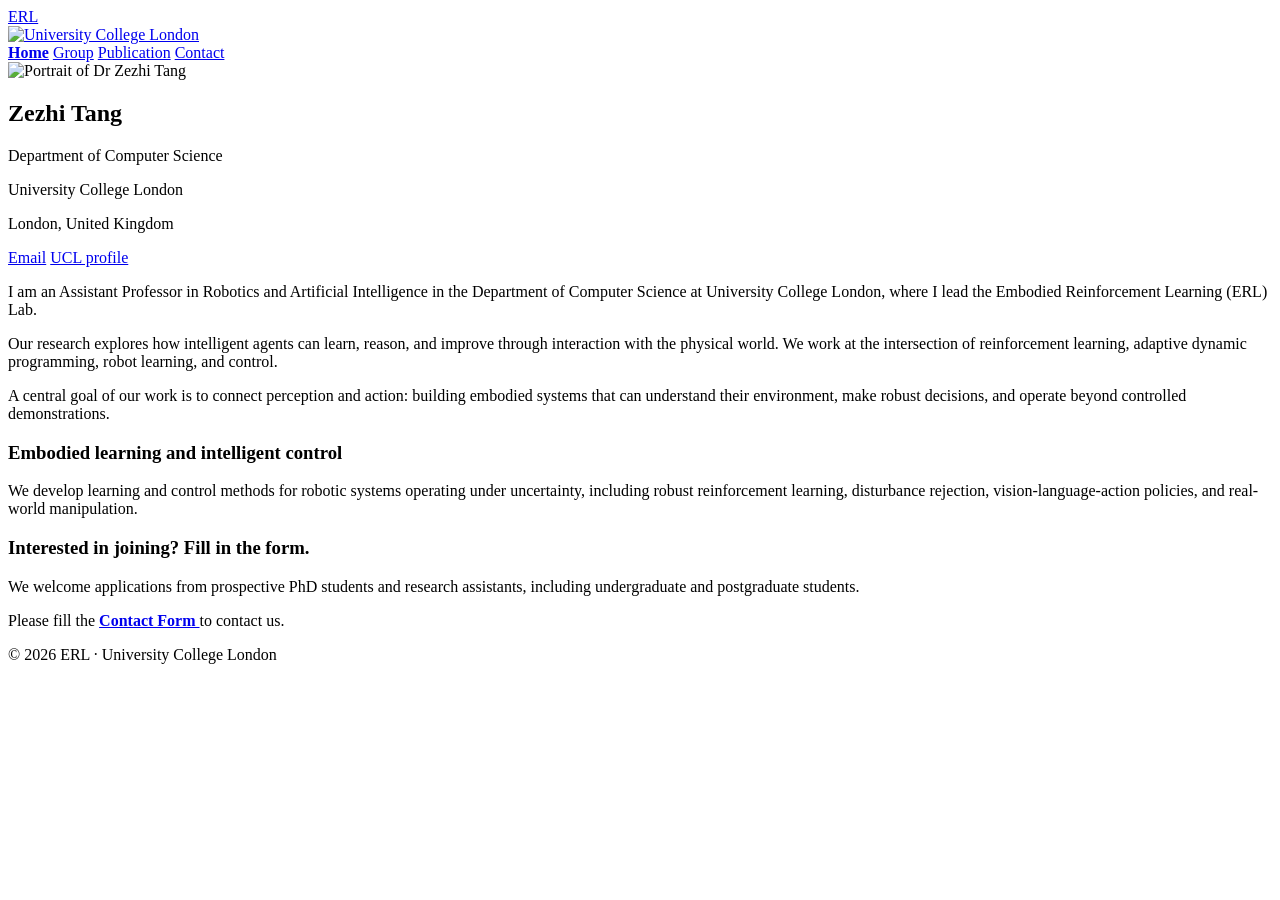
==== index.html @ 5d7585ae "Initialize ERL website" ====
<!doctype html>
<html lang="en">
<head>
  <meta charset="utf-8" />
  <meta name="viewport" content="width=device-width, initial-scale=1" />
  <title>Zezhi Tang | ERL</title>
  <meta name="description" content="Zezhi Tang leads ERL at UCL, researching robot learning, reinforcement learning, control, and embodied AI." />
  <link rel="stylesheet" href="styles.css" />
</head>
<body>
    <header class="site-header">
        <div class="wrap header-layout">

            <a class="lab-brand" href="index.html" aria-label="ERL home">ERL</a>

            <div class="header-right">

                <a class="ucl-brand"
                   href="https://www.ucl.ac.uk/"
                   target="_blank"
                   rel="noopener noreferrer"
                   aria-label="Visit the UCL website">

                    <img class="ucl-logo"
                         src="assets/logo/ucl-logo.svg"
                         alt="University College London">

                </a>

                <nav class="main-nav" aria-label="Primary navigation">
                    <a class="active" href="index.html"><strong>Home</strong></a>
                    <a href="group.html">Group</a>
                    <a href="publication.html">Publication</a>
                    <a href="contact.html">Contact</a>
                </nav>

            </div>

        </div>
    </header>

  <main class="wrap home-layout">
    <aside class="profile-column">
      <img class="lead-portrait" src="assets/people/zezhi_tang.jpg" alt="Portrait of Dr Zezhi Tang" />
      <h1 class="profile-name">Zezhi Tang</h1>
      <div class="affiliation">
        <p>Department of Computer Science</p>
        <p>University College London</p>
        <p>London, United Kingdom</p>
      </div>
      <div class="profile-links">
        <a href="mailto:zezhi.tang@ucl.ac.uk">Email</a>
        <a href="https://profiles.ucl.ac.uk/101536-zezhi-tang/about" target="_blank" rel="noopener noreferrer">UCL profile</a>
      </div>
    </aside>

    <article class="home-content">
        <section class="intro-copy">
            <p>I am an Assistant Professor in Robotics and Artificial Intelligence in the Department of Computer Science at University College London, where I lead the Embodied Reinforcement Learning (ERL) Lab.</p>
            <p>Our research explores how intelligent agents can learn, reason, and improve through interaction with the physical world. We work at the intersection of reinforcement learning, adaptive dynamic programming, robot learning, and control.</p>
            <p>A central goal of our work is to connect perception and action: building embodied systems that can understand their environment, make robust decisions, and operate beyond controlled demonstrations.</p>
        </section>

        <section class="research-block">
            <h1>Embodied learning and intelligent control</h1>
            <p>We develop learning and control methods for robotic systems operating under uncertainty, including robust reinforcement learning, disturbance rejection, vision-language-action policies, and real-world manipulation.</p>

        </section>

        <section class="research-block">
            <h1>Interested in joining? Fill in the form.</h1>
            <p> We welcome applications from prospective PhD students and research assistants, including undergraduate and postgraduate students.</p>
            <p>Please fill the <strong><a href="contact.html">Contact Form </a></strong>to contact us.</p>


        </section>

    </article>
  </main>

  <footer class="wrap footer">© 2026 ERL · University College London</footer>
</body>
</html>
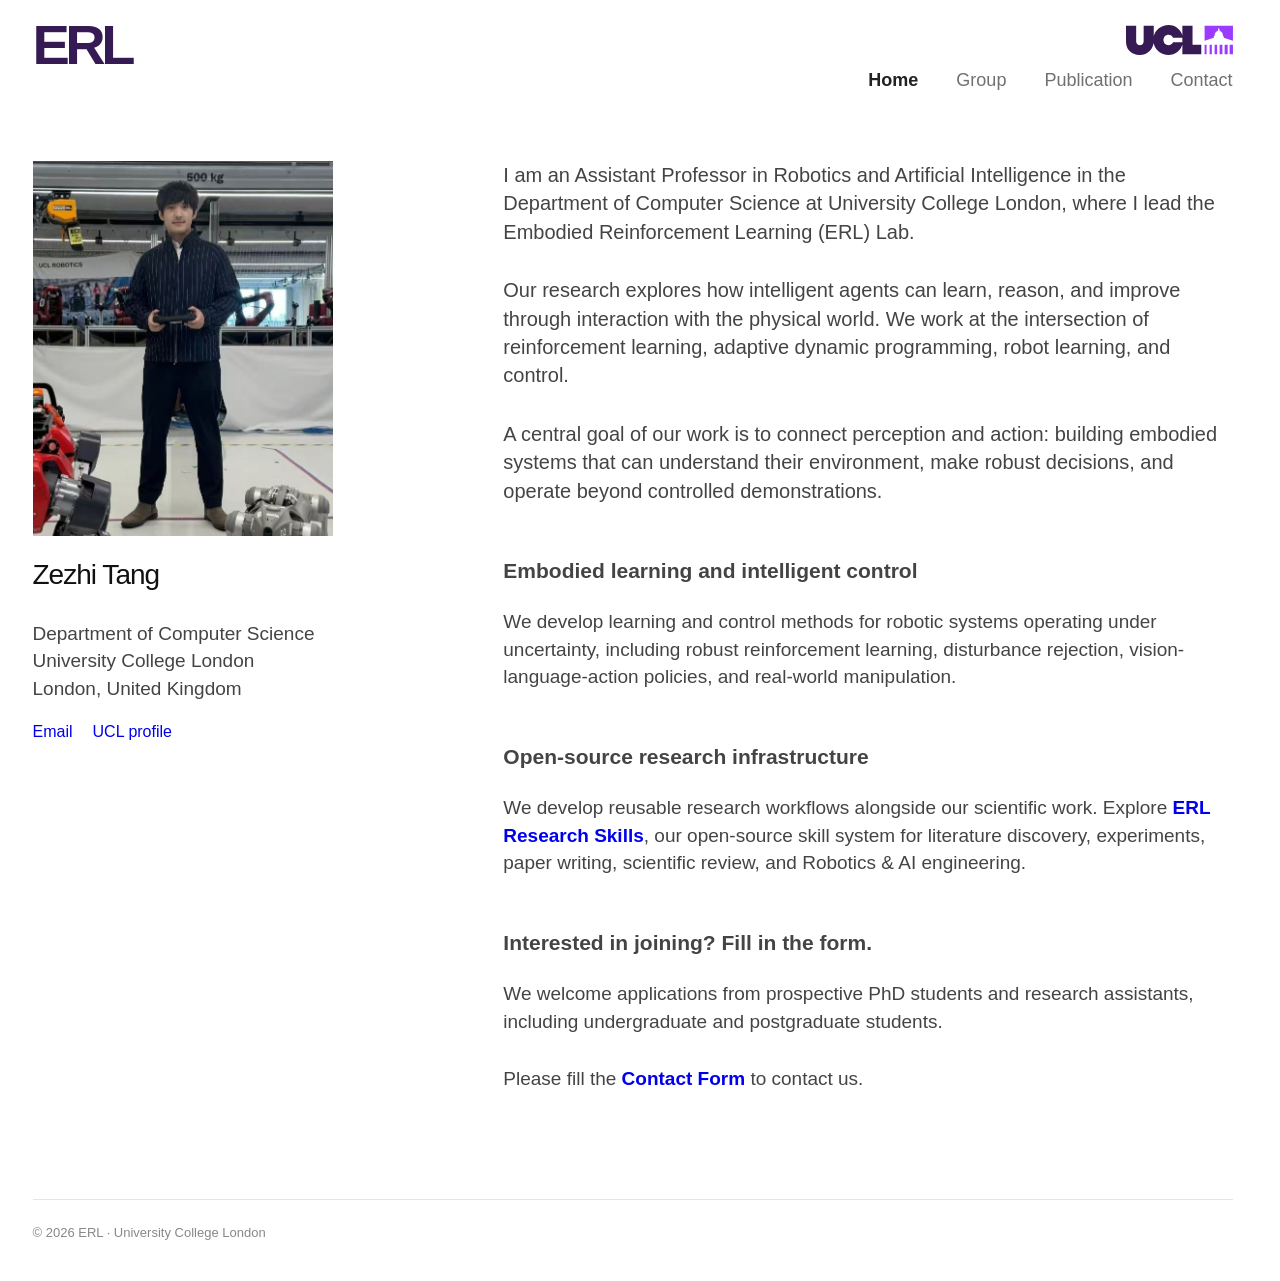
==== commit 78dff98a: "Link research skills from lab homepage" ====
--- a/index.html
+++ b/index.html
@@ -68,6 +68,11 @@
         </section>
 
         <section class="research-block">
+            <h1>Open-source research infrastructure</h1>
+            <p>We develop reusable research workflows alongside our scientific work. Explore <strong><a href="https://github.com/UCL-ERL/skills" target="_blank" rel="noopener noreferrer">ERL Research Skills</a></strong>, our open-source skill system for literature discovery, experiments, paper writing, scientific review, and Robotics &amp; AI engineering.</p>
+        </section>
+
+        <section class="research-block">
             <h1>Interested in joining? Fill in the form.</h1>
             <p> We welcome applications from prospective PhD students and research assistants, including undergraduate and postgraduate students.</p>
             <p>Please fill the <strong><a href="contact.html">Contact Form </a></strong>to contact us.</p>
--- a/styles.css
+++ b/styles.css
@@ -0,0 +1,647 @@
+:root {
+    --ink: #444;
+    --heading: #111;
+    --muted: #777;
+    --link: #0000ee;
+    --rule: #e5e5e5;
+    --paper: #fff;
+}
+
+* {
+    box-sizing: border-box;
+}
+
+html {
+    scroll-behavior: smooth;
+    overflow-y: scroll;
+    scrollbar-gutter: stable;
+}
+
+body {
+    margin: 0;
+    background: var(--paper);
+    color: var(--ink);
+    font-family: "Avenir Next", Avenir, "Segoe UI", Helvetica, Arial, sans-serif;
+    font-size: 18px;
+    line-height: 1.45;
+    -webkit-font-smoothing: antialiased;
+}
+
+a {
+    color: var(--link);
+    text-decoration: none;
+}
+
+    a:hover,
+    a:focus-visible {
+        text-decoration: underline;
+    }
+
+/*.wrap {
+    width: min(1200px, calc(100% - 64px));
+    margin-inline: auto;
+}*/
+
+.wrap {
+    width: calc(100% - 64px);
+    max-width: 1200px;
+    margin-left: auto;
+    margin-right: auto;
+}
+
+
+/* =========================================================
+   HEADER
+   Matches the current HTML classes:
+   header-layout / lab-brand
+   header-right / ucl-brand / ucl-logo / main-nav
+   ========================================================= */
+
+.site-header {
+    padding: 25px 0 22px;
+}
+
+.header-layout {
+    display: grid;
+    grid-template-columns: 330px minmax(0, 1fr);
+    gap: clamp(70px, 11vw, 150px);
+    align-items: start;
+}
+
+
+/* Left: ERL wordmark */
+.lab-brand {
+    grid-column: 1;
+    display: block;
+    justify-self: start;
+    color: #361A54;
+    font-size: 56px;
+    font-weight: 700;
+    letter-spacing: -0.08em;
+    line-height: 1;
+    margin-top: -8px;
+    overflow: visible;
+}
+
+    .lab-brand:hover {
+        text-decoration: none;
+    }
+
+/* Right: UCL logo above navigation */
+.header-right {
+    grid-column: 2;
+    display: flex;
+    flex-direction: column;
+    align-items: flex-end;
+    justify-self: stretch;
+    min-width: 0;
+    margin: 0;
+    padding: 0;
+}
+
+.ucl-brand {
+    display: block;
+    align-self: flex-end;
+    line-height: 0;
+    margin: 0;
+}
+
+    .ucl-brand:hover {
+        text-decoration: none;
+    }
+
+.ucl-logo {
+    display: block;
+    width: 170px;
+    height: 30px;
+    max-width: 100%;
+    object-fit: contain;
+    object-position: right center;
+}
+
+.main-nav {
+    align-self: flex-end;
+    margin-top: 12px;
+}
+
+nav {
+    display: flex;
+    flex-wrap: wrap;
+    justify-content: flex-end;
+    gap: clamp(18px, 3vw, 38px);
+    font-size: 18px;
+}
+
+    nav a {
+        color: #707070;
+    }
+
+        nav a:hover,
+        nav a.active {
+            color: #222;
+            text-decoration: none;
+        }
+
+/* =========================================================
+   HOME PAGE
+   ========================================================= */
+
+.home-layout {
+    display: grid;
+    grid-template-columns: 330px minmax(0, 1fr);
+    gap: clamp(70px, 11vw, 150px);
+    align-items: start;
+    padding-top: 46px;
+    padding-bottom: 76px;
+}
+
+.profile-column {
+    position: sticky;
+    top: 30px;
+}
+
+.lead-portrait {
+    display: block;
+    width: 300px;
+    max-width: 100%;
+    aspect-ratio: 4 / 5;
+    object-fit: cover;
+    object-position: center 22%;
+}
+
+.affiliation {
+    margin-top: 28px;
+    font-size: 19px;
+    line-height: 1.45;
+}
+
+    .affiliation p {
+        margin: 0;
+    }
+
+.profile-name {
+    margin: 22px 0 0;
+    color: var(--heading);
+    font-size: 28px;
+    font-weight: 500;
+    letter-spacing: -0.035em;
+    line-height: 1.2;
+}
+
+.profile-links {
+    display: flex;
+    gap: 20px;
+    margin-top: 18px;
+    font-size: 16px;
+}
+
+.home-content {
+    max-width: 760px;
+    padding-top: 0px;
+}
+
+.intro-copy p,
+.research-block p {
+    margin: 0 0 30px;
+}
+
+.intro-copy {
+    font-size: 20px;
+    line-height: 1.42;
+}
+
+.research-block {
+    margin-top: 52px;
+}
+
+    .research-block h1,
+    .selected-work h2 {
+        margin: 0 0 24px;
+        color: var(--ink);
+        font-size: 21px;
+        font-weight: 700;
+        line-height: 1.3;
+    }
+
+    .research-block p {
+        font-size: 19px;
+    }
+
+    .research-block .join-note {
+        margin-top: 8px;
+        font-size: 18px;
+    }
+
+.selected-work {
+    margin-top: 52px;
+}
+
+.home-publications {
+    margin: 0;
+    padding-left: 27px;
+}
+
+    .home-publications li {
+        margin: 0 0 24px;
+        padding-left: 4px;
+    }
+
+    .home-publications span,
+    .home-publications em {
+        color: #555;
+    }
+
+.text-link {
+    display: inline-block;
+    margin-top: 6px;
+}
+
+/* =========================================================
+   GENERAL INNER PAGES
+   ========================================================= */
+
+.page-main {
+    padding-top: 56px;
+    padding-bottom: 90px;
+}
+
+.narrow-page {
+    max-width: 850px;
+    margin-left: max(32px, calc((100vw - 1200px) / 2));
+}
+
+/*.page-title {
+    display: grid;
+    grid-template-columns: 1fr 1.5fr;
+    align-items: end;
+    gap: 56px;
+    margin-bottom: 62px;
+    padding-bottom: 28px;
+    border-bottom: 1px solid var(--rule);
+}*/
+.page-title {
+    display: grid;
+    grid-template-columns: 330px minmax(0, 1fr);
+    gap: clamp(70px, 11vw, 150px);
+    align-items: end;
+    margin-bottom: 62px;
+    padding-bottom: 28px;
+    border-bottom: 1px solid var(--rule);
+}
+    .page-title h1 {
+        margin: 0;
+        color: var(--heading);
+        font-size: 42px;
+        font-weight: 500;
+        letter-spacing: -0.045em;
+    }
+
+    .page-title p {
+        justify-self: end;
+        width: min(100%, 295px);
+        max-width: none;
+        margin: 0;
+        color: var(--muted);
+        text-align: left;
+    }
+.contact-page .page-title p {
+    width: 470px;
+    max-width: 100%;
+}
+/* =========================================================
+   GROUP PAGE
+   ========================================================= */
+
+.people-section {
+    margin-top: 64px;
+}
+
+    .people-section:first-of-type {
+        margin-top: 0;
+    }
+
+    .people-section h2,
+    .publication-year h2 {
+        margin: 0 0 28px;
+        color: var(--ink);
+        font-size: 21px;
+        font-weight: 700;
+    }
+
+.people-grid {
+    display: grid;
+    grid-template-columns: repeat(4, minmax(0, 1fr));
+    gap: 44px 28px;
+}
+
+.person img {
+    display: block;
+    width: 100%;
+    aspect-ratio: 4 / 5;
+    border: 1px solid #ddd;
+    object-fit: cover;
+}
+
+.person h3 {
+    margin: 13px 0 3px;
+    color: var(--heading);
+    font-size: 18px;
+    font-weight: 500;
+}
+
+    .person h3 a {
+        color: inherit;
+    }
+
+        .person h3 a.highlight-name {
+            color: var(--link);
+        }
+
+.person p {
+    margin: 0;
+    color: var(--muted);
+    font-size: 14px;
+}
+
+.status {
+    display: inline-block;
+    margin-left: 6px;
+    padding: 1px 7px;
+    border: 1px solid #bbb;
+    border-radius: 999px;
+    color: #666;
+    font-size: 10px;
+    font-weight: 600;
+    letter-spacing: .05em;
+    text-transform: uppercase;
+    vertical-align: 1px;
+}
+
+    .status.visiting {
+        border-color: #8ca0bd;
+        color: #516783;
+    }
+
+/* =========================================================
+   PUBLICATION PAGE
+   ========================================================= */
+
+.publication-year {
+    display: grid;
+    grid-template-columns: 110px minmax(0, 1fr);
+    gap: 40px;
+    margin-top: 58px;
+}
+
+    .publication-year:first-of-type {
+        margin-top: 0;
+    }
+
+    .publication-year h2 {
+        font-size: 24px;
+    }
+
+.pub-list {
+    margin: 0;
+    padding-left: 25px;
+}
+
+    .pub-list li {
+        margin: 0 0 28px;
+        padding-left: 4px;
+    }
+
+    .pub-list a {
+        font-size: 19px;
+    }
+
+    .pub-list .authors,
+    .pub-list em {
+        display: block;
+        margin-top: 3px;
+        font-size: 16px;
+    }
+
+    .pub-list .authors {
+        color: #555;
+    }
+
+    .pub-list em {
+        color: var(--muted);
+        font-style: italic;
+    }
+
+/* =========================================================
+   CONTACT PAGE
+   ========================================================= */
+
+.contact-details {
+    margin: 0;
+}
+
+    .contact-details div {
+        display: grid;
+        grid-template-columns: 140px 1fr;
+        gap: 30px;
+        padding: 24px 0;
+        border-bottom: 1px solid var(--rule);
+    }
+
+    .contact-details dt {
+        color: #222;
+        font-weight: 600;
+    }
+
+    .contact-details dd {
+        margin: 0;
+    }
+
+/* =========================================================
+   FOOTER
+   ========================================================= */
+
+.footer {
+    padding: 24px 0 38px;
+    border-top: 1px solid var(--rule);
+    color: #888;
+    font-size: 13px;
+}
+
+/* =========================================================
+   RESPONSIVE
+   ========================================================= */
+
+@media (max-width: 900px) {
+    .header-layout {
+        grid-template-columns: 250px minmax(0, 1fr);
+        gap: 55px;
+    }
+
+    .ucl-logo {
+        width: 145px;
+        height: 42px;
+    }
+
+    .main-nav {
+        margin-top: 15px;
+    }
+
+    nav {
+        gap: 24px;
+        font-size: 18px;
+    }
+
+    .home-layout {
+        grid-template-columns: 250px minmax(0, 1fr);
+        gap: 55px;
+    }
+
+    .people-grid {
+        grid-template-columns: repeat(3, minmax(0, 1fr));
+    }
+}
+
+@media (max-width: 700px) {
+
+    .contact-page .page-title p {
+        width: 100%;
+        justify-self: start;
+    }
+
+    body {
+        font-size: 16px;
+    }
+
+    .wrap {
+        width: min(100% - 36px, 620px);
+    }
+
+    .site-header {
+        padding-top: 20px;
+    }
+
+    /*
+    Mobile:
+    logos on first row, navigation below both logos
+  */
+    .header-layout {
+        display: grid;
+        grid-template-columns: minmax(0, 1fr) auto;
+        grid-template-rows: auto auto;
+        column-gap: 14px;
+        row-gap: 14px;
+        align-items: center;
+    }
+
+    .lab-brand {
+        grid-column: 1;
+        grid-row: 1;
+        justify-self: start;
+        margin-top: 0;
+    }
+
+
+    .header-right {
+        display: contents;
+    }
+
+    .ucl-brand {
+        grid-column: 2;
+        grid-row: 1;
+        justify-self: end;
+        align-self: center;
+    }
+
+
+    .main-nav {
+        grid-column: 1 / -1;
+        grid-row: 2;
+        justify-self: stretch;
+        width: 100%;
+        margin-top: 0;
+    }
+
+    nav {
+        width: 100%;
+        justify-content: flex-end;
+        gap: 18px;
+        font-size: 16px;
+    }
+
+    .home-layout {
+        grid-template-columns: 1fr;
+        gap: 42px;
+        padding-top: 30px;
+    }
+
+    .profile-column {
+        position: static;
+    }
+
+    .lead-portrait {
+        width: min(300px, 78vw);
+    }
+
+    .home-content {
+        padding-top: 0;
+    }
+
+    .intro-copy {
+        font-size: 18px;
+    }
+
+    .page-main {
+        padding-top: 40px;
+    }
+
+    .page-title {
+        grid-template-columns: 1fr;
+        gap: 16px;
+        margin-bottom: 42px;
+    }
+
+    .people-grid {
+        grid-template-columns: repeat(2, minmax(0, 1fr));
+        gap: 34px 18px;
+    }
+
+    .publication-year {
+        grid-template-columns: 1fr;
+        gap: 8px;
+        margin-top: 42px;
+    }
+
+        .publication-year h2 {
+            margin-bottom: 4px;
+        }
+
+    .narrow-page {
+        margin-inline: auto;
+    }
+}
+
+@media (max-width: 430px) {
+    .header-layout {
+        column-gap: 9px;
+        row-gap: 12px;
+    }
+
+
+    nav {
+        justify-content: space-between;
+        gap: 8px;
+        font-size: 14px;
+    }
+
+    .people-grid {
+        grid-template-columns: 1fr;
+    }
+
+    .contact-details div {
+        grid-template-columns: 1fr;
+        gap: 7px;
+    }
+}
+.contact-page .contact-details {
+    max-width: 850px;
+}
